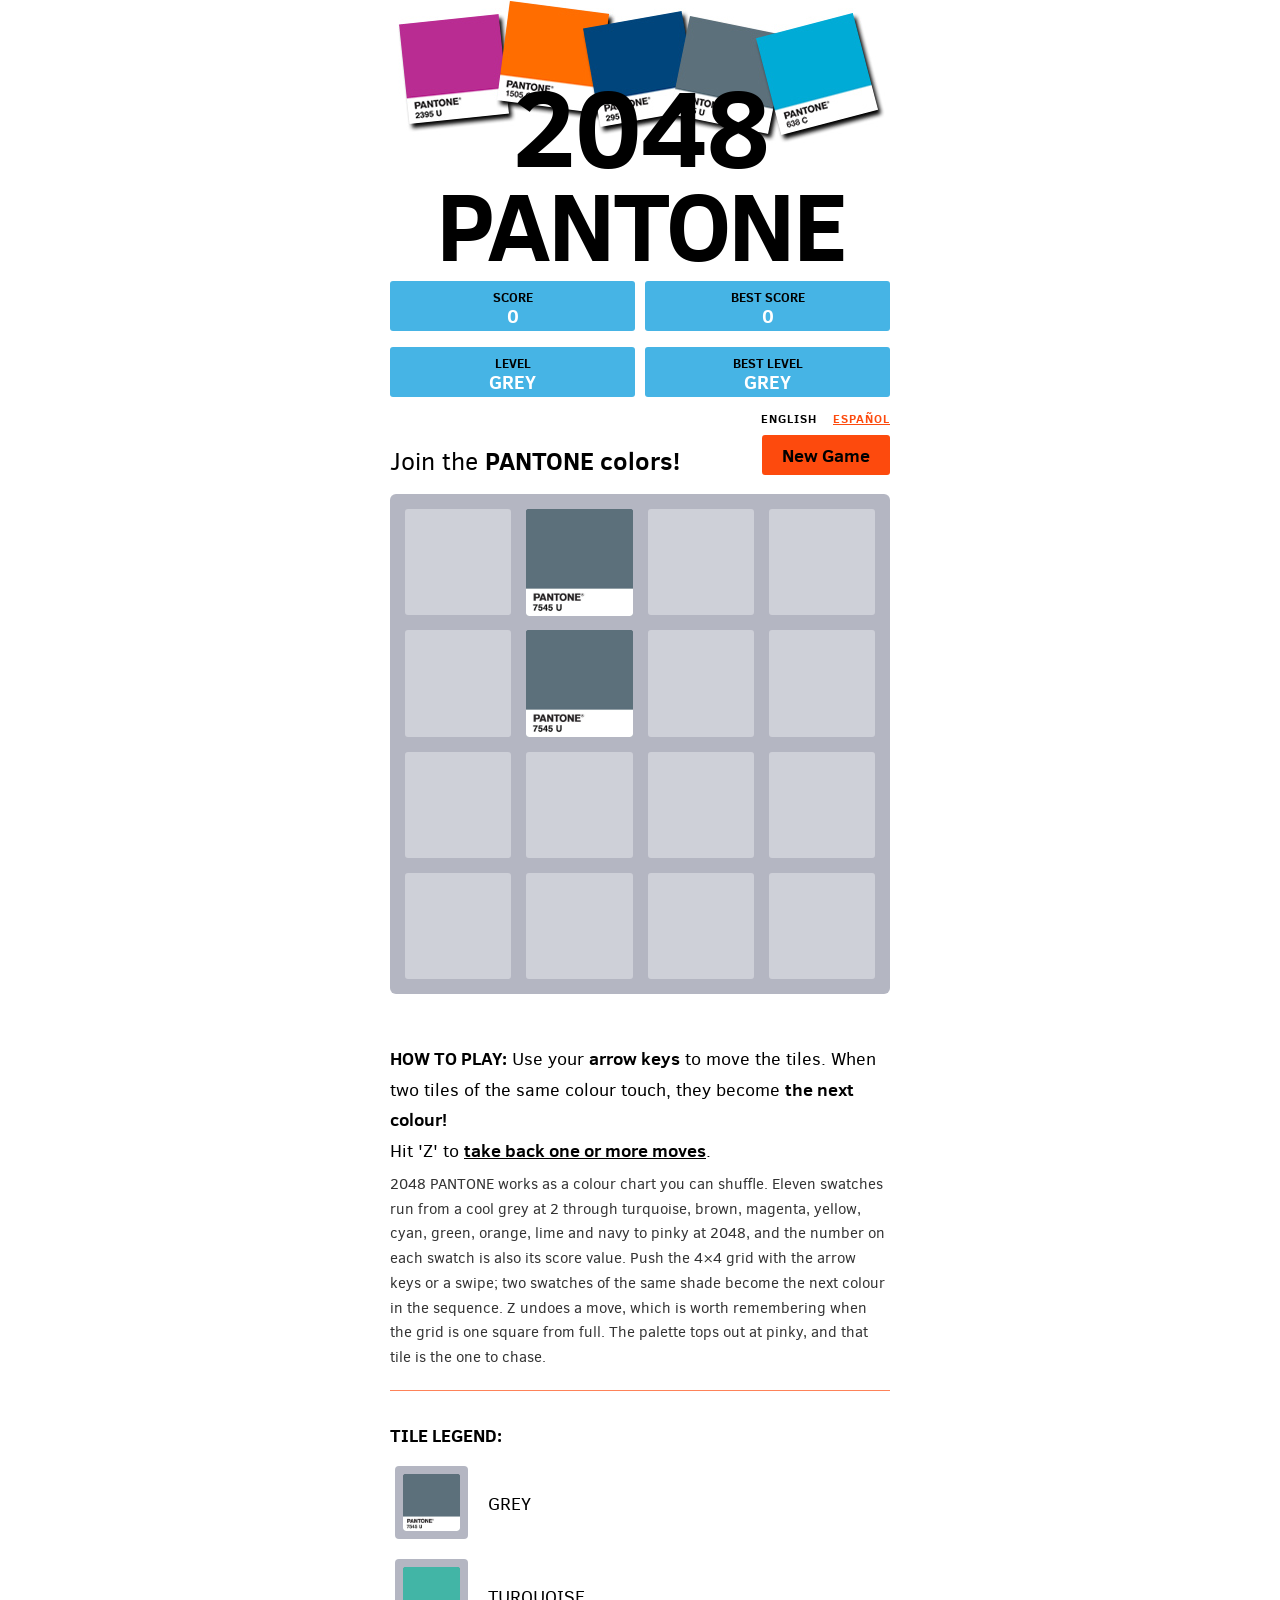
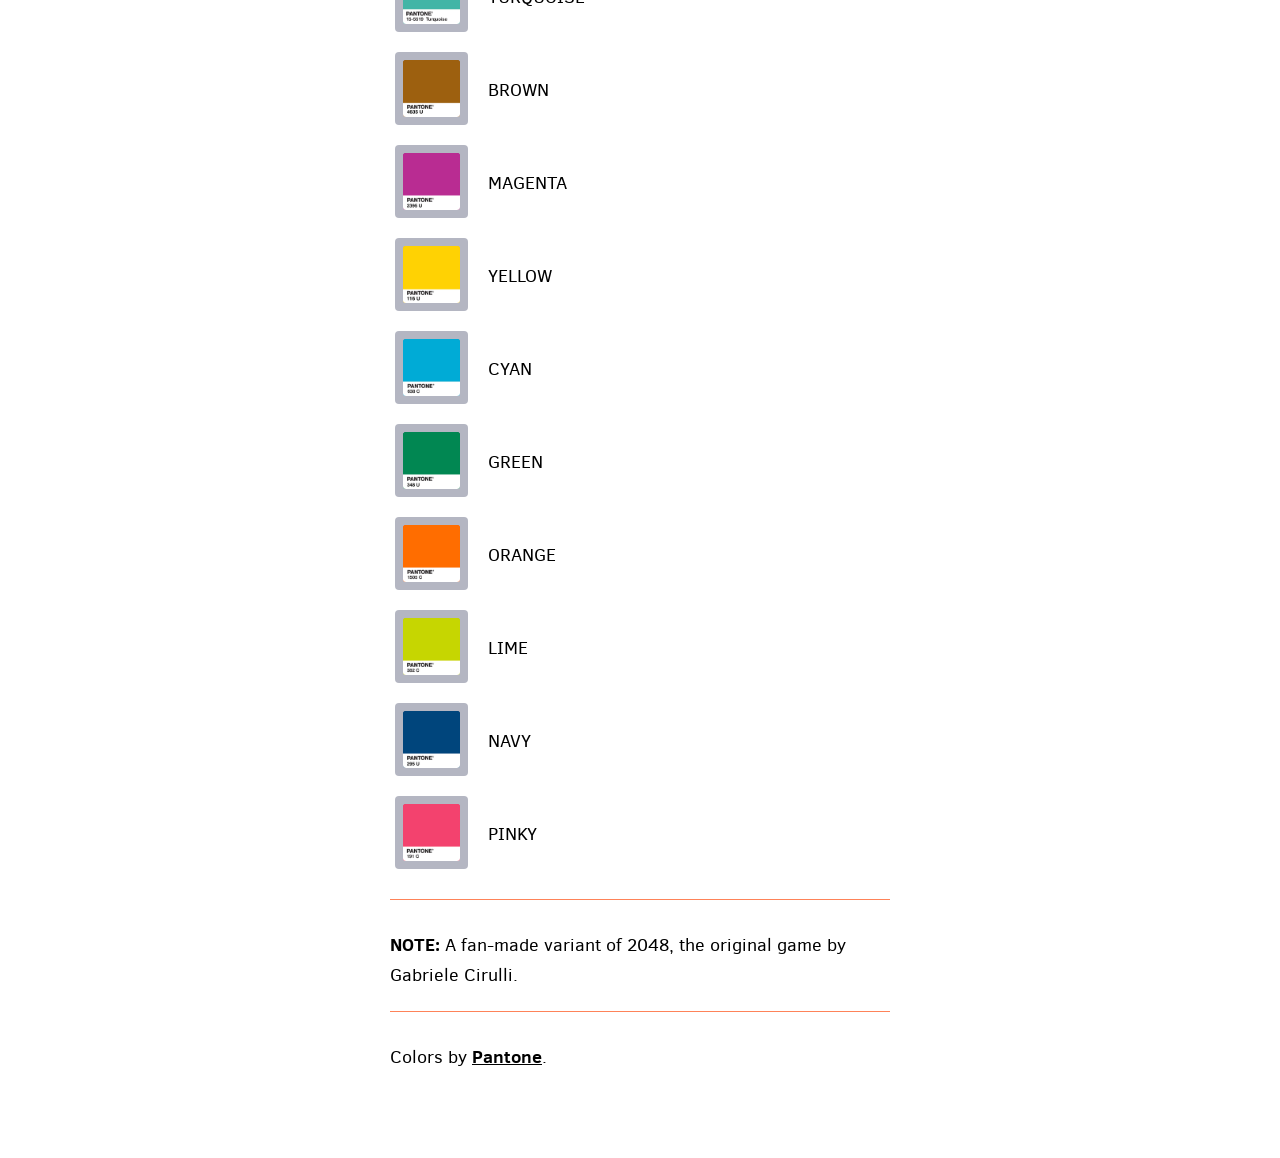
==== index.html @ e8138944 "Bilingual site: English at the root, Spanish under /es/ Includes hreflang, canonical, Open Graph, JS" ====
<!DOCTYPE html>
<html lang="en">
<head>
  <meta charset="utf-8">
  <title>2048 PANTONE — color tile puzzle</title>
  <meta name="description" content="Play 2048 PANTONE: merge tiles of the same colour to climb from grey to pinky, watch your level, and undo a move when the board traps you.">

  <link rel="canonical" href="https://tile2048.github.io/2048-PANTONE/">
  <link rel="alternate" hreflang="en" href="https://tile2048.github.io/2048-PANTONE/">
  <link rel="alternate" hreflang="es" href="https://tile2048.github.io/2048-PANTONE/es/">
  <link rel="alternate" hreflang="x-default" href="https://tile2048.github.io/2048-PANTONE/">

  <meta property="og:type" content="website">
  <meta property="og:title" content="2048 PANTONE — color tile puzzle">
  <meta property="og:description" content="Play 2048 PANTONE: merge tiles of the same colour to climb from grey to pinky, watch your level, and undo a move when the board traps you.">
  <meta property="og:url" content="https://tile2048.github.io/2048-PANTONE/">
  <meta property="og:locale" content="en_US">
  <meta property="og:locale:alternate" content="es_ES">

  <link href="style/main.css" rel="stylesheet" type="text/css">
  <link rel="shortcut icon" href="favicon.ico">
  <link rel="apple-touch-icon" href="meta/apple-touch-icon.png">
  <meta name="apple-mobile-web-app-capable" content="yes">
  <meta name="apple-mobile-web-app-status-bar-style" content="black">

  <meta name="HandheldFriendly" content="True">
  <meta name="MobileOptimized" content="320">
  <meta name="viewport" content="width=device-width, target-densitydpi=160dpi, initial-scale=1.0, maximum-scale=1, user-scalable=no, minimal-ui">
  <meta name="format-detection" content="telephone=no" />

  <script type="application/ld+json">
  {
    "@context": "https://schema.org",
    "@type": "VideoGame",
    "name": "2048 PANTONE",
    "inLanguage": "en",
    "url": "https://tile2048.github.io/2048-PANTONE/",
    "description": "A PANTONE colour version of the 2048 sliding tile puzzle: merge equal colours to move up the palette from grey to pinky."
  }
  </script>
</head>
<body>
  <div class="container">

    <div class="heading">
      <div class="title-container">
        <h1 class="title">2048 <small>PANTONE</small></h1>
      </div>
      <div class="scores-container">
        <div class="score-container">
          <p>
            <span class="caption">Score</span><br>
            <span class="score-points">0</span>
          </p>
        </div>
        <div class="best-container">
          <p>
            <span class="caption">Best Score</span><br>
            <span class="best-points">0</span>
          </p>
        </div>
        <div class="score-container">
          <p>
            <span class="caption">Level</span><br>
            <span class="score-level">grey</span>
          </p>
        </div>
        <div class="best-container">
          <p>
            <span class="caption">Best Level</span><br>
            <span class="best-level">grey</span>
          </p>
        </div>
      </div>
    </div>

    <nav class="lang-links"><span>English</span> <a href="es/" hreflang="es" lang="es">Español</a></nav>

    <div class="above-game">
      <p class="game-intro">Join the <strong>PANTONE colors!</strong></p>
      <a class="restart-button">New Game</a>
    </div>

    <div class="game-container">
      <div class="game-message">
        <p></p>
        <div class="lower">
	        <a class="keep-playing-button">Continue</a>
          <a class="retry-button">Retry</a>
          <div class="score-sharing"></div>
        </div>
      </div>

      <div class="grid-container">
        <div class="grid-row">
          <div class="grid-cell"></div>
          <div class="grid-cell"></div>
          <div class="grid-cell"></div>
          <div class="grid-cell"></div>
        </div>
        <div class="grid-row">
          <div class="grid-cell"></div>
          <div class="grid-cell"></div>
          <div class="grid-cell"></div>
          <div class="grid-cell"></div>
        </div>
        <div class="grid-row">
          <div class="grid-cell"></div>
          <div class="grid-cell"></div>
          <div class="grid-cell"></div>
          <div class="grid-cell"></div>
        </div>
        <div class="grid-row">
          <div class="grid-cell"></div>
          <div class="grid-cell"></div>
          <div class="grid-cell"></div>
          <div class="grid-cell"></div>
        </div>
      </div>

      <div class="tile-container">

      </div>
    </div>

    <p class="game-explanation">
      <strong class="important">How to play:</strong> Use your <strong>arrow keys</strong> to move the tiles. When two tiles of the same colour touch, they become <strong>the next colour!</strong><br>
      Hit 'Z' to <a href="#" onclick="handle_undo()">take back one or more moves</a>.
    </p>
    <p class="game-about">
      2048 PANTONE works as a colour chart you can shuffle. Eleven swatches run from a cool grey at 2 through turquoise, brown, magenta, yellow, cyan, green, orange, lime and navy to pinky at 2048, and the number on each swatch is also its score value. Push the 4×4 grid with the arrow keys or a swipe; two swatches of the same shade become the next colour in the sequence. Z undoes a move, which is worth remembering when the grid is one square from full. The palette tops out at pinky, and that tile is the one to chase.
    </p>
    <hr>
    <p class="tile-legend"><strong class="important">Tile Legend:</strong></p>
    <div class="legend-list">
      <div class="legend-row">
        <div class="legend-grid"><div class="legend-cell cell-2"><img src="style/img/2.jpg" alt="grey"></div></div>
        <p>grey</p>
      </div>
      <div class="legend-row">
        <div class="legend-grid"><div class="legend-cell cell-4"><img src="style/img/4.jpg" alt="turquoise"></div></div>
        <p>turquoise</p>
      </div>
      <div class="legend-row">
        <div class="legend-grid"><div class="legend-cell cell-8"><img src="style/img/8.jpg" alt="brown"></div></div>
        <p>brown</p>
      </div>
      <div class="legend-row">
        <div class="legend-grid"><div class="legend-cell cell-16"><img src="style/img/16.jpg" alt="magenta"></div></div>
        <p>magenta</p>
      </div>
      <div class="legend-row">
        <div class="legend-grid"><div class="legend-cell cell-32"><img src="style/img/32.jpg" alt="yellow"></div></div>
        <p>yellow</p>
      </div>
      <div class="legend-row">
        <div class="legend-grid"><div class="legend-cell cell-64"><img src="style/img/64.jpg" alt="cyan"></div></div>
        <p>cyan</p>
      </div>
      <div class="legend-row">
        <div class="legend-grid"><div class="legend-cell cell-128"><img src="style/img/128.jpg" alt="green"></div></div>
        <p>green</p>
      </div>
      <div class="legend-row">
        <div class="legend-grid"><div class="legend-cell cell-256"><img src="style/img/256.jpg" alt="orange"></div></div>
        <p>orange</p>
      </div>
      <div class="legend-row">
        <div class="legend-grid"><div class="legend-cell cell-512"><img src="style/img/512.jpg" alt="lime"></div></div>
        <p>lime</p>
      </div>
      <div class="legend-row">
        <div class="legend-grid"><div class="legend-cell cell-1024"><img src="style/img/1024.jpg" alt="navy"></div></div>
        <p>navy</p>
      </div>
      <div class="legend-row">
        <div class="legend-grid"><div class="legend-cell cell-2048"><img src="style/img/2048.jpg" alt="pinky"></div></div>
        <p>pinky</p>
      </div>
    </div>
    <hr>
    <p class="disclaimer">
    <strong class="important">Note:</strong> A fan-made variant of 2048, the original game by Gabriele Cirulli.
    </p>
    <hr>
    <p class="credits">
      Colors by <a href="http://www.pantone.com/pages/pantone/index.aspx" title="Pantone - PANTONE Color, products and guides for accurate color communication.">Pantone</a>.
    </p>
  </div>
  <script src="js/seedrandom.js"></script>
  <script src="js/bind_polyfill.js"></script>
  <script src="js/classlist_polyfill.js"></script>
  <script src="js/animframe_polyfill.js"></script>
  <script>
    // Assets and sentences of this page. The Spanish page sets ../ and its own words.
    window.GAME_ROOT = "";

    // Text that only appears once a game is running, in the language of this page.
    window.PAGE_STRINGS = {
      "game-won": "You win!",
      "game-over": "Game over!",
      "tweet1": "I scored ",
      "tweet2": " at 2048-PANTONE #2048game",
      "2": "grey",
      "4": "turquoise",
      "8": "brown",
      "16": "magenta",
      "32": "yellow",
      "64": "cyan",
      "128": "green",
      "256": "orange",
      "512": "lime",
      "1024": "navy",
      "2048": "pinky"
    };

    function Localize(key) {
      return window.PAGE_STRINGS.hasOwnProperty(String(key)) ? window.PAGE_STRINGS[String(key)] : String(key);
    }
  </script>
  <script src="js/keyboard_input_manager.js"></script>
  <script src="js/html_actuator.js"></script>
  <script src="js/grid.js"></script>
  <script src="js/tile.js"></script>
  <script src="js/local_storage_manager.js"></script>
  <script src="js/game_manager.js"></script>
  <script src="js/application.js"></script>
  <script>
    window.twttr = (function (d,s,id) {
      var t, js, fjs = d.getElementsByTagName(s)[0];
      if (d.getElementById(id)) return; js=d.createElement(s); js.id=id;
      js.src="https://platform.twitter.com/widgets.js"; fjs.parentNode.insertBefore(js, fjs);
      return window.twttr || (t = { _e: [], ready: function(f){ t._e.push(f) } });
    }(document, "script", "twitter-wjs"));
  </script>
</body>
</html>
---- style/main.css ----
@import url(fonts/clear-sans.css);
/* $tile-gold-glow-color: lighten($tile-gold-color, 15%); */
html, body {
  margin: 0;
  padding: 0;
  background-color: #fff;
  color: black;
  font-family: "Clear Sans", "Helvetica Neue", Arial, sans-serif;
  font-size: 18px; }

body {
  padding: 80px 0;
  background-image: url(img/bg.jpg);
  background-position: 50% top;
  background-repeat: no-repeat; }

.heading:after {
  content: "";
  display: block;
  clear: both; }

h1.title {
  letter-spacing: -3px;
  line-height: 85%;
  font-size: 110px;
  font-weight: bold;
  margin: 0;
  display: block;
  text-align: center; }
  h1.title small {
    font-size: 98px; }

.title-container {
  position: relative;
  display: inline-block;
  padding-bottom: 10px; }

@-webkit-keyframes move-up {
  0% {
    top: 25px;
    opacity: 1; }

  100% {
    top: -50px;
    opacity: 0; } }
@-moz-keyframes move-up {
  0% {
    top: 25px;
    opacity: 1; }

  100% {
    top: -50px;
    opacity: 0; } }
@keyframes move-up {
  0% {
    top: 25px;
    opacity: 1; }

  100% {
    top: -50px;
    opacity: 0; } }
.scores-container {
  text-align: center; }

p {
  margin-top: 5px;
  margin-bottom: 5px;
  line-height: 1.65; }

.score-container, .best-container {
  position: relative;
  display: inline-block;
  background: #46b4e5;
  padding: 0px;
  font-size: 19px;
  text-transform: uppercase;
  font-weight: bold;
  border-radius: 3px;
  color: white;
  margin-top: 0px;
  margin-bottom: 16px;
  text-align: center;
  width: 49%;
  float: left; }
  .score-container .score-level, .score-container .best-level, .best-container .score-level, .best-container .best-level {
    display: block;
    font-size: 19px; }
  .score-container p, .best-container p {
    line-height: 19px; }
  .score-container .caption, .best-container .caption {
    font-size: 13px;
    color: black; }
  .score-container .score-addition, .best-container .score-addition {
    position: absolute;
    top: 37px;
    width: 100%;
    font-size: inherit;
    line-height: 19px;
    font-weight: bold;
    color: rgba(0, 0, 0, 0.9);
    z-index: 100;
    -webkit-animation: move-up 600ms ease-in;
    -moz-animation: move-up 600ms ease-in;
    animation: move-up 600ms ease-in;
    -webkit-animation-fill-mode: both;
    -moz-animation-fill-mode: both;
    animation-fill-mode: both; }

.best-container {
  float: right; }

a {
  color: black;
  font-weight: bold;
  text-decoration: underline;
  cursor: pointer; }

strong.important {
  text-transform: uppercase; }

hr {
  border: none;
  border-bottom: 1px solid #fe8359;
  margin-top: 20px;
  margin-bottom: 30px; }

.container {
  width: 500px;
  margin: 0 auto; }

@-webkit-keyframes fade-in {
  0% {
    opacity: 0; }

  100% {
    opacity: 1; } }
@-moz-keyframes fade-in {
  0% {
    opacity: 0; }

  100% {
    opacity: 1; } }
@keyframes fade-in {
  0% {
    opacity: 0; }

  100% {
    opacity: 1; } }
.game-container {
  margin-top: 11px;
  position: relative;
  padding: 15px;
  cursor: default;
  -webkit-touch-callout: none;
  -ms-touch-callout: none;
  -webkit-user-select: none;
  -moz-user-select: none;
  -ms-user-select: none;
  -ms-touch-action: none;
  touch-action: none;
  background: #b4b6c2;
  border-radius: 6px;
  width: 500px;
  height: 500px;
  -webkit-box-sizing: border-box;
  -moz-box-sizing: border-box;
  box-sizing: border-box; }
  .game-container .game-message {
    display: none;
    position: absolute;
    top: 0;
    right: 0;
    bottom: 0;
    left: 0;
    background: rgba(255, 255, 255, 0.7);
    z-index: 100;
    text-align: center;
    -webkit-animation: fade-in 800ms ease 1200ms;
    -moz-animation: fade-in 800ms ease 1200ms;
    animation: fade-in 800ms ease 1200ms;
    -webkit-animation-fill-mode: both;
    -moz-animation-fill-mode: both;
    animation-fill-mode: both; }
    .game-container .game-message p {
      font-size: 60px;
      font-weight: bold;
      height: 60px;
      line-height: 60px;
      margin-top: 222px; }
    .game-container .game-message .lower {
      display: block;
      margin-top: 59px; }
    .game-container .game-message a {
      display: inline-block;
      background: #fd4a0d;
      border-radius: 3px;
      padding: 0 20px;
      text-decoration: none;
      color: black;
      height: 40px;
      line-height: 42px;
      margin-left: 9px; }
      .game-container .game-message a.keep-playing-button {
        display: none; }
    .game-container .game-message .score-sharing {
      display: inline-block;
      vertical-align: middle;
      margin-left: 10px; }
    .game-container .game-message.game-won {
      background: rgba(255, 255, 255, 0.5);
      color: white; }
      .game-container .game-message.game-won a.keep-playing-button {
        display: inline-block; }
    .game-container .game-message.game-won, .game-container .game-message.game-over {
      display: block; }

.grid-container {
  position: absolute;
  z-index: 1; }

.grid-row {
  margin-bottom: 15px; }
  .grid-row:last-child {
    margin-bottom: 0; }
  .grid-row:after {
    content: "";
    display: block;
    clear: both; }

.grid-cell {
  width: 106.25px;
  height: 106.25px;
  margin-right: 15px;
  float: left;
  border-radius: 3px;
  background: rgba(255, 255, 255, 0.35); }
  .grid-cell:last-child {
    margin-right: 0; }

.tile-container {
  position: absolute;
  z-index: 2; }

.tile, .tile .tile-inner {
  width: 107px;
  height: 107px;
  line-height: 116.25px; }
.tile.tile-position-1-1 {
  -webkit-transform: translate(0px, 0px);
  -moz-transform: translate(0px, 0px);
  transform: translate(0px, 0px); }
.tile.tile-position-1-2 {
  -webkit-transform: translate(0px, 121px);
  -moz-transform: translate(0px, 121px);
  transform: translate(0px, 121px); }
.tile.tile-position-1-3 {
  -webkit-transform: translate(0px, 242px);
  -moz-transform: translate(0px, 242px);
  transform: translate(0px, 242px); }
.tile.tile-position-1-4 {
  -webkit-transform: translate(0px, 363px);
  -moz-transform: translate(0px, 363px);
  transform: translate(0px, 363px); }
.tile.tile-position-2-1 {
  -webkit-transform: translate(121px, 0px);
  -moz-transform: translate(121px, 0px);
  transform: translate(121px, 0px); }
.tile.tile-position-2-2 {
  -webkit-transform: translate(121px, 121px);
  -moz-transform: translate(121px, 121px);
  transform: translate(121px, 121px); }
.tile.tile-position-2-3 {
  -webkit-transform: translate(121px, 242px);
  -moz-transform: translate(121px, 242px);
  transform: translate(121px, 242px); }
.tile.tile-position-2-4 {
  -webkit-transform: translate(121px, 363px);
  -moz-transform: translate(121px, 363px);
  transform: translate(121px, 363px); }
.tile.tile-position-3-1 {
  -webkit-transform: translate(242px, 0px);
  -moz-transform: translate(242px, 0px);
  transform: translate(242px, 0px); }
.tile.tile-position-3-2 {
  -webkit-transform: translate(242px, 121px);
  -moz-transform: translate(242px, 121px);
  transform: translate(242px, 121px); }
.tile.tile-position-3-3 {
  -webkit-transform: translate(242px, 242px);
  -moz-transform: translate(242px, 242px);
  transform: translate(242px, 242px); }
.tile.tile-position-3-4 {
  -webkit-transform: translate(242px, 363px);
  -moz-transform: translate(242px, 363px);
  transform: translate(242px, 363px); }
.tile.tile-position-4-1 {
  -webkit-transform: translate(363px, 0px);
  -moz-transform: translate(363px, 0px);
  transform: translate(363px, 0px); }
.tile.tile-position-4-2 {
  -webkit-transform: translate(363px, 121px);
  -moz-transform: translate(363px, 121px);
  transform: translate(363px, 121px); }
.tile.tile-position-4-3 {
  -webkit-transform: translate(363px, 242px);
  -moz-transform: translate(363px, 242px);
  transform: translate(363px, 242px); }
.tile.tile-position-4-4 {
  -webkit-transform: translate(363px, 363px);
  -moz-transform: translate(363px, 363px);
  transform: translate(363px, 363px); }

.tile {
  position: absolute;
  -webkit-transition: 100ms ease-in-out;
  -moz-transition: 100ms ease-in-out;
  transition: 100ms ease-in-out;
  -webkit-transition-property: -webkit-transform;
  -moz-transition-property: -moz-transform;
  transition-property: transform; }
  .tile .tile-inner {
    border-radius: 3px;
    text-align: center;
    font-weight: bold;
    z-index: 10;
    font-size: 55px; }
    .tile .tile-inner img {
      border-radius: 3px;
      width: 100%;
      height: 100%; }
  .tile.tile-2 .tile-inner {
    color: white;
    background: #485d68; }
  .tile.tile-4 .tile-inner {
    color: white;
    background: #2ca796; }
  .tile.tile-8 .tile-inner {
    color: white;
    background: #8e4c0c; }
  .tile.tile-16 .tile-inner {
    color: white;
    background: #ac1d7f; }
  .tile.tile-32 .tile-inner {
    color: white;
    background: #ffc605; }
  .tile.tile-64 .tile-inner {
    color: white;
    background: #009dcd; }
  .tile.tile-128 .tile-inner {
    color: white;
    background: #007541;
    font-size: 45px; }
    @media screen and (max-width: 520px) {
      .tile.tile-128 .tile-inner {
        font-size: 25px; } }
  .tile.tile-256 .tile-inner {
    color: white;
    background: #ff5500;
    font-size: 45px; }
    @media screen and (max-width: 520px) {
      .tile.tile-256 .tile-inner {
        font-size: 25px; } }
  .tile.tile-512 .tile-inner {
    color: white;
    background: #bfcc09;
    font-size: 45px; }
    @media screen and (max-width: 520px) {
      .tile.tile-512 .tile-inner {
        font-size: 25px; } }
  .tile.tile-1024 .tile-inner {
    color: white;
    background: #003669;
    font-size: 35px; }
    @media screen and (max-width: 520px) {
      .tile.tile-1024 .tile-inner {
        font-size: 15px; } }
  .tile.tile-2048 .tile-inner {
    color: white;
    background: #f42c59;
    font-size: 35px; }
    @media screen and (max-width: 520px) {
      .tile.tile-2048 .tile-inner {
        font-size: 15px; } }
  .tile.tile-super .tile-inner {
    color: white;
    font-size: 30px; }
    @media screen and (max-width: 520px) {
      .tile.tile-super .tile-inner {
        font-size: 10px; } }

@-webkit-keyframes appear {
  0% {
    opacity: 0;
    -webkit-transform: scale(0);
    -moz-transform: scale(0);
    transform: scale(0); }

  100% {
    opacity: 1;
    -webkit-transform: scale(1);
    -moz-transform: scale(1);
    transform: scale(1); } }
@-moz-keyframes appear {
  0% {
    opacity: 0;
    -webkit-transform: scale(0);
    -moz-transform: scale(0);
    transform: scale(0); }

  100% {
    opacity: 1;
    -webkit-transform: scale(1);
    -moz-transform: scale(1);
    transform: scale(1); } }
@keyframes appear {
  0% {
    opacity: 0;
    -webkit-transform: scale(0);
    -moz-transform: scale(0);
    transform: scale(0); }

  100% {
    opacity: 1;
    -webkit-transform: scale(1);
    -moz-transform: scale(1);
    transform: scale(1); } }
.tile-new .tile-inner {
  -webkit-animation: appear 200ms ease 100ms;
  -moz-animation: appear 200ms ease 100ms;
  animation: appear 200ms ease 100ms;
  -webkit-animation-fill-mode: backwards;
  -moz-animation-fill-mode: backwards;
  animation-fill-mode: backwards; }

@-webkit-keyframes pop {
  0% {
    -webkit-transform: scale(0);
    -moz-transform: scale(0);
    transform: scale(0); }

  50% {
    -webkit-transform: scale(1.2);
    -moz-transform: scale(1.2);
    transform: scale(1.2); }

  100% {
    -webkit-transform: scale(1);
    -moz-transform: scale(1);
    transform: scale(1); } }
@-moz-keyframes pop {
  0% {
    -webkit-transform: scale(0);
    -moz-transform: scale(0);
    transform: scale(0); }

  50% {
    -webkit-transform: scale(1.2);
    -moz-transform: scale(1.2);
    transform: scale(1.2); }

  100% {
    -webkit-transform: scale(1);
    -moz-transform: scale(1);
    transform: scale(1); } }
@keyframes pop {
  0% {
    -webkit-transform: scale(0);
    -moz-transform: scale(0);
    transform: scale(0); }

  50% {
    -webkit-transform: scale(1.2);
    -moz-transform: scale(1.2);
    transform: scale(1.2); }

  100% {
    -webkit-transform: scale(1);
    -moz-transform: scale(1);
    transform: scale(1); } }
.tile-merged .tile-inner {
  z-index: 20;
  -webkit-animation: pop 200ms ease 100ms;
  -moz-animation: pop 200ms ease 100ms;
  animation: pop 200ms ease 100ms;
  -webkit-animation-fill-mode: backwards;
  -moz-animation-fill-mode: backwards;
  animation-fill-mode: backwards; }

.above-game:after {
  content: "";
  display: block;
  clear: both; }

.game-intro {
  float: left;
  font-size: 25px;
  line-height: 42px;
  margin-bottom: 0;
  margin-top: 5px; }

.restart-button {
  display: inline-block;
  background: #fd4a0d;
  border-radius: 3px;
  padding: 0 20px;
  text-decoration: none;
  color: black;
  height: 40px;
  line-height: 42px;
  display: block;
  text-align: center;
  float: right; }

.game-explanation {
  margin-top: 50px; }

@media screen and (max-width: 520px) {
  html, body {
    font-size: 15px; }

  body {
    margin: 20px 0;
    padding: 0 20px;
    background-size: 50%;
    background-position: 50% top; }

  h1.title {
    letter-spacing: -1px;
    font-size: 35px;
    margin-top: 15px; }
    h1.title small {
      font-size: 35px; }

  .title-container {
    display: block;
    padding-top: 55px;
    padding-bottom: 15px; }

  .container {
    width: 280px;
    margin: 0 auto; }

  .score-container, .best-container {
    margin-top: 0;
    padding: 0px 0px;
    min-width: 40px; }

  .heading {
    margin-bottom: 10px; }

  .game-intro {
    width: 55%;
    display: block;
    box-sizing: border-box;
    line-height: 1.65;
    font-size: 16px;
    margin-top: 0px; }

  .restart-button, .retry-button {
    width: 42%;
    padding: 0;
    display: block;
    box-sizing: border-box;
    margin-top: 2px; }

  .game-container {
    margin-top: 17px;
    position: relative;
    padding: 10px;
    cursor: default;
    -webkit-touch-callout: none;
    -ms-touch-callout: none;
    -webkit-user-select: none;
    -moz-user-select: none;
    -ms-user-select: none;
    -ms-touch-action: none;
    touch-action: none;
    background: #b4b6c2;
    border-radius: 6px;
    width: 280px;
    height: 280px;
    -webkit-box-sizing: border-box;
    -moz-box-sizing: border-box;
    box-sizing: border-box; }
    .game-container .game-message {
      display: none;
      position: absolute;
      top: 0;
      right: 0;
      bottom: 0;
      left: 0;
      background: rgba(255, 255, 255, 0.7);
      z-index: 100;
      text-align: center;
      -webkit-animation: fade-in 800ms ease 1200ms;
      -moz-animation: fade-in 800ms ease 1200ms;
      animation: fade-in 800ms ease 1200ms;
      -webkit-animation-fill-mode: both;
      -moz-animation-fill-mode: both;
      animation-fill-mode: both; }
      .game-container .game-message p {
        font-size: 60px;
        font-weight: bold;
        height: 60px;
        line-height: 60px;
        margin-top: 222px; }
      .game-container .game-message .lower {
        display: block;
        margin-top: 59px; }
      .game-container .game-message a {
        display: inline-block;
        background: #fd4a0d;
        border-radius: 3px;
        padding: 0 20px;
        text-decoration: none;
        color: black;
        height: 40px;
        line-height: 42px;
        margin-left: 9px; }
        .game-container .game-message a.keep-playing-button {
          display: none; }
      .game-container .game-message .score-sharing {
        display: inline-block;
        vertical-align: middle;
        margin-left: 10px; }
      .game-container .game-message.game-won {
        background: rgba(255, 255, 255, 0.5);
        color: white; }
        .game-container .game-message.game-won a.keep-playing-button {
          display: inline-block; }
      .game-container .game-message.game-won, .game-container .game-message.game-over {
        display: block; }

  .grid-container {
    position: absolute;
    z-index: 1; }

  .grid-row {
    margin-bottom: 10px; }
    .grid-row:last-child {
      margin-bottom: 0; }
    .grid-row:after {
      content: "";
      display: block;
      clear: both; }

  .grid-cell {
    width: 57.5px;
    height: 57.5px;
    margin-right: 10px;
    float: left;
    border-radius: 3px;
    background: rgba(255, 255, 255, 0.35); }
    .grid-cell:last-child {
      margin-right: 0; }

  .tile-container {
    position: absolute;
    z-index: 2; }

  .tile, .tile .tile-inner {
    width: 58px;
    height: 58px;
    line-height: 67.5px; }
  .tile.tile-position-1-1 {
    -webkit-transform: translate(0px, 0px);
    -moz-transform: translate(0px, 0px);
    transform: translate(0px, 0px); }
  .tile.tile-position-1-2 {
    -webkit-transform: translate(0px, 67px);
    -moz-transform: translate(0px, 67px);
    transform: translate(0px, 67px); }
  .tile.tile-position-1-3 {
    -webkit-transform: translate(0px, 135px);
    -moz-transform: translate(0px, 135px);
    transform: translate(0px, 135px); }
  .tile.tile-position-1-4 {
    -webkit-transform: translate(0px, 202px);
    -moz-transform: translate(0px, 202px);
    transform: translate(0px, 202px); }
  .tile.tile-position-2-1 {
    -webkit-transform: translate(67px, 0px);
    -moz-transform: translate(67px, 0px);
    transform: translate(67px, 0px); }
  .tile.tile-position-2-2 {
    -webkit-transform: translate(67px, 67px);
    -moz-transform: translate(67px, 67px);
    transform: translate(67px, 67px); }
  .tile.tile-position-2-3 {
    -webkit-transform: translate(67px, 135px);
    -moz-transform: translate(67px, 135px);
    transform: translate(67px, 135px); }
  .tile.tile-position-2-4 {
    -webkit-transform: translate(67px, 202px);
    -moz-transform: translate(67px, 202px);
    transform: translate(67px, 202px); }
  .tile.tile-position-3-1 {
    -webkit-transform: translate(135px, 0px);
    -moz-transform: translate(135px, 0px);
    transform: translate(135px, 0px); }
  .tile.tile-position-3-2 {
    -webkit-transform: translate(135px, 67px);
    -moz-transform: translate(135px, 67px);
    transform: translate(135px, 67px); }
  .tile.tile-position-3-3 {
    -webkit-transform: translate(135px, 135px);
    -moz-transform: translate(135px, 135px);
    transform: translate(135px, 135px); }
  .tile.tile-position-3-4 {
    -webkit-transform: translate(135px, 202px);
    -moz-transform: translate(135px, 202px);
    transform: translate(135px, 202px); }
  .tile.tile-position-4-1 {
    -webkit-transform: translate(202px, 0px);
    -moz-transform: translate(202px, 0px);
    transform: translate(202px, 0px); }
  .tile.tile-position-4-2 {
    -webkit-transform: translate(202px, 67px);
    -moz-transform: translate(202px, 67px);
    transform: translate(202px, 67px); }
  .tile.tile-position-4-3 {
    -webkit-transform: translate(202px, 135px);
    -moz-transform: translate(202px, 135px);
    transform: translate(202px, 135px); }
  .tile.tile-position-4-4 {
    -webkit-transform: translate(202px, 202px);
    -moz-transform: translate(202px, 202px);
    transform: translate(202px, 202px); }

  .tile .tile-inner {
    font-size: 35px; }

  .game-message p {
    font-size: 30px !important;
    height: 30px !important;
    line-height: 30px !important;
    margin-top: 90px !important; }
  .game-message .lower {
    margin-top: 30px !important; }
  .game-message.game-won .score-sharing {
    margin-top: 10px; }

  .legend-row p {
    margin-top: 0px !important; } }
.legend-row {
  padding: 10px 5px; }
  .legend-row:after {
    content: "";
    display: block;
    clear: both; }
  .legend-row p {
    margin-left: 93.33333px;
    margin-top: 23.33333px;
    text-transform: uppercase; }

.legend-grid {
  position: relative;
  padding: 7.5px;
  cursor: default;
  -webkit-touch-callout: none;
  -ms-touch-callout: none;
  -webkit-user-select: none;
  -moz-user-select: none;
  -ms-user-select: none;
  -ms-touch-action: none;
  touch-action: none;
  background: #b4b6c2;
  border-radius: 4px;
  width: 73px;
  height: 73px;
  -webkit-box-sizing: border-box;
  -moz-box-sizing: border-box;
  box-sizing: border-box;
  float: left; }

.legend-cell {
  width: 57.5px;
  height: 57.5px;
  margin-right: 7.5px;
  float: left;
  border-radius: 3px;
  background: rgba(255, 255, 255, 0.35); }
  .legend-cell img {
    border-radius: 3px;
    width: 100%;
    height: 100%; }

.cell-2 {
  color: white;
  background: #485d68; }

.cell-4 {
  color: white;
  background: #2ca796; }

.cell-8 {
  color: white;
  background: #8e4c0c; }

.cell-16 {
  color: white;
  background: #ac1d7f; }

.cell-32 {
  color: white;
  background: #ffc605; }

.cell-64 {
  color: white;
  background: #009dcd; }

.cell-128 {
  color: white;
  background: #007541; }

.cell-256 {
  color: white;
  background: #ff5500; }

.cell-512 {
  color: white;
  background: #bfcc09; }

.cell-1024 {
  color: white;
  background: #003669; }

.cell-2048 {
  color: white;
  background: #f42c59; }

/* Language links */
.lang-links {
  text-align: right;
  font-size: 12px;
  line-height: 1;
  margin: 0 0 10px 0;
  text-transform: uppercase;
  letter-spacing: 1px;
  color: #666; }
  .lang-links a,
  .lang-links span {
    display: inline-block;
    margin-left: 12px; }
  .lang-links span {
    font-weight: bold;
    color: #000; }
  .lang-links a {
    color: #fd4a0d; }

.game-about {
  font-size: 15px;
  color: #333; }

/* The Spanish intro is longer than the English one */
html[lang="es"] .game-intro {
  font-size: 21px; }
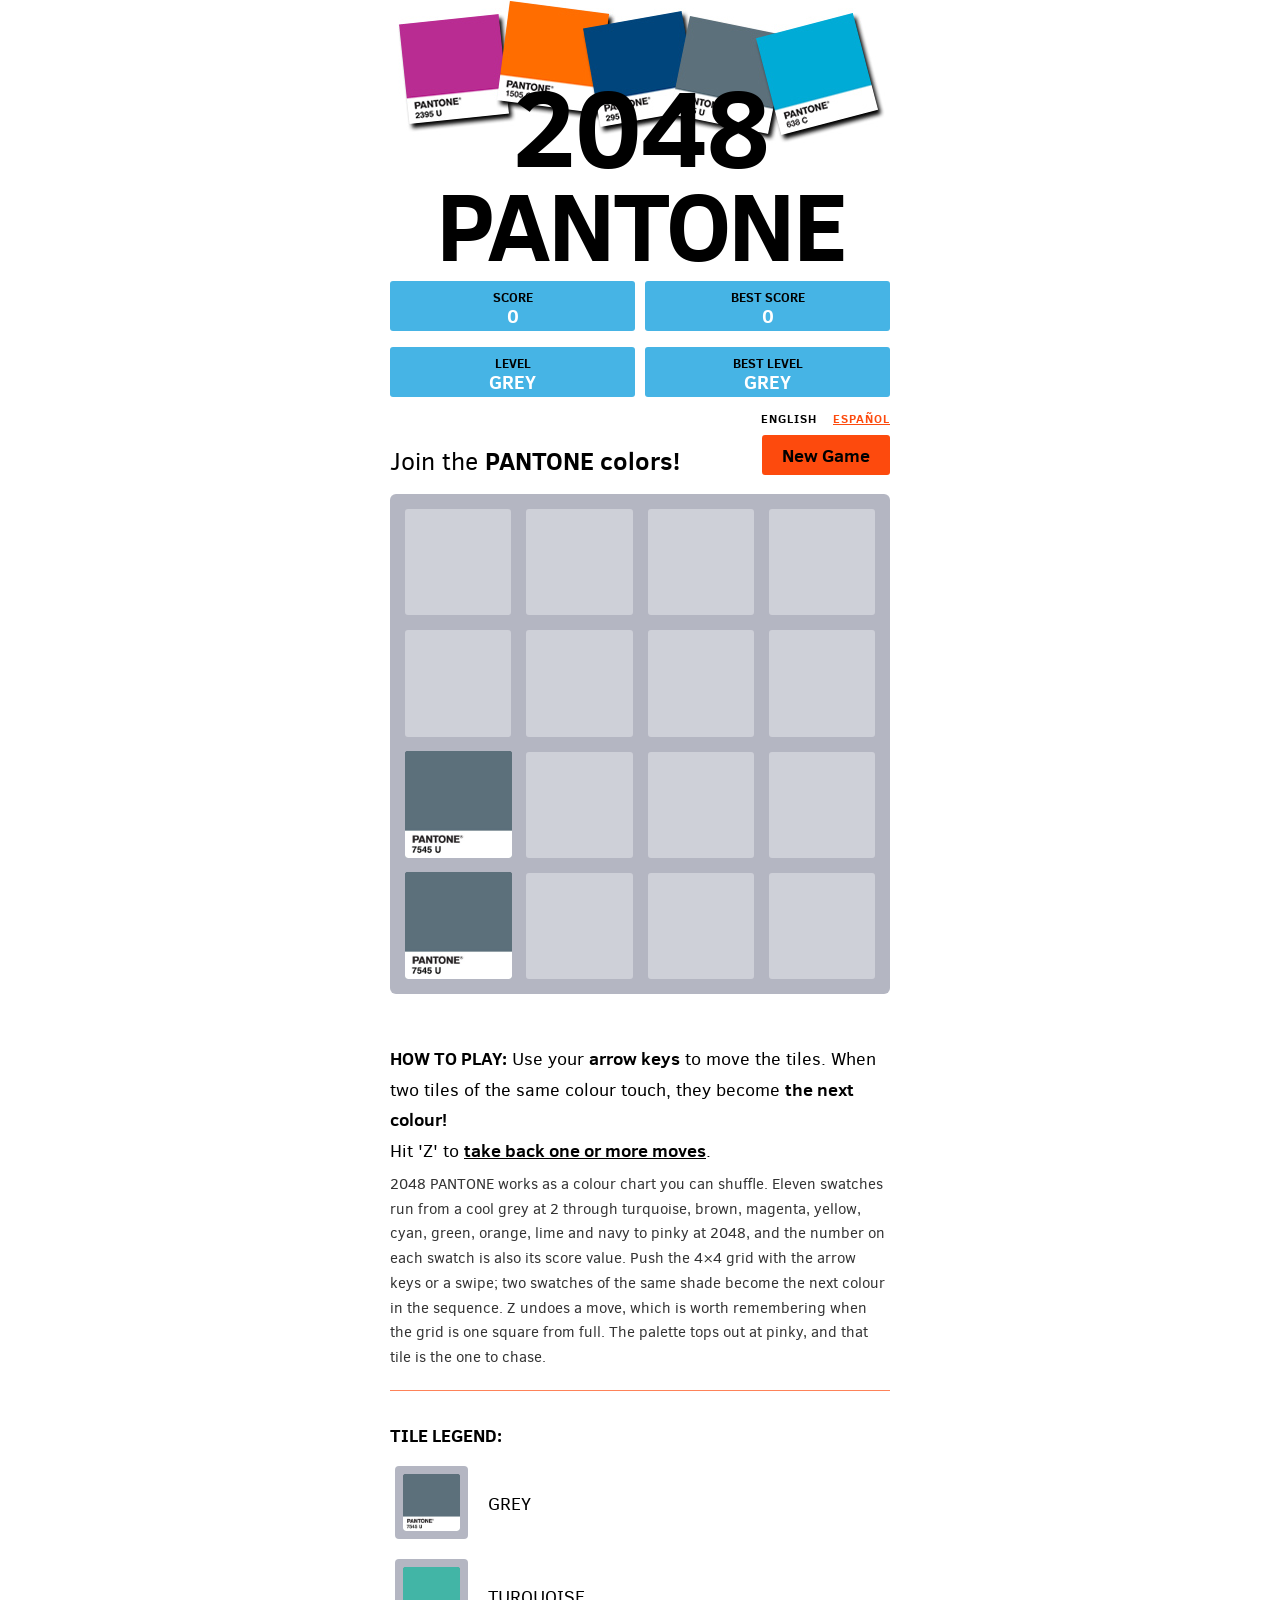
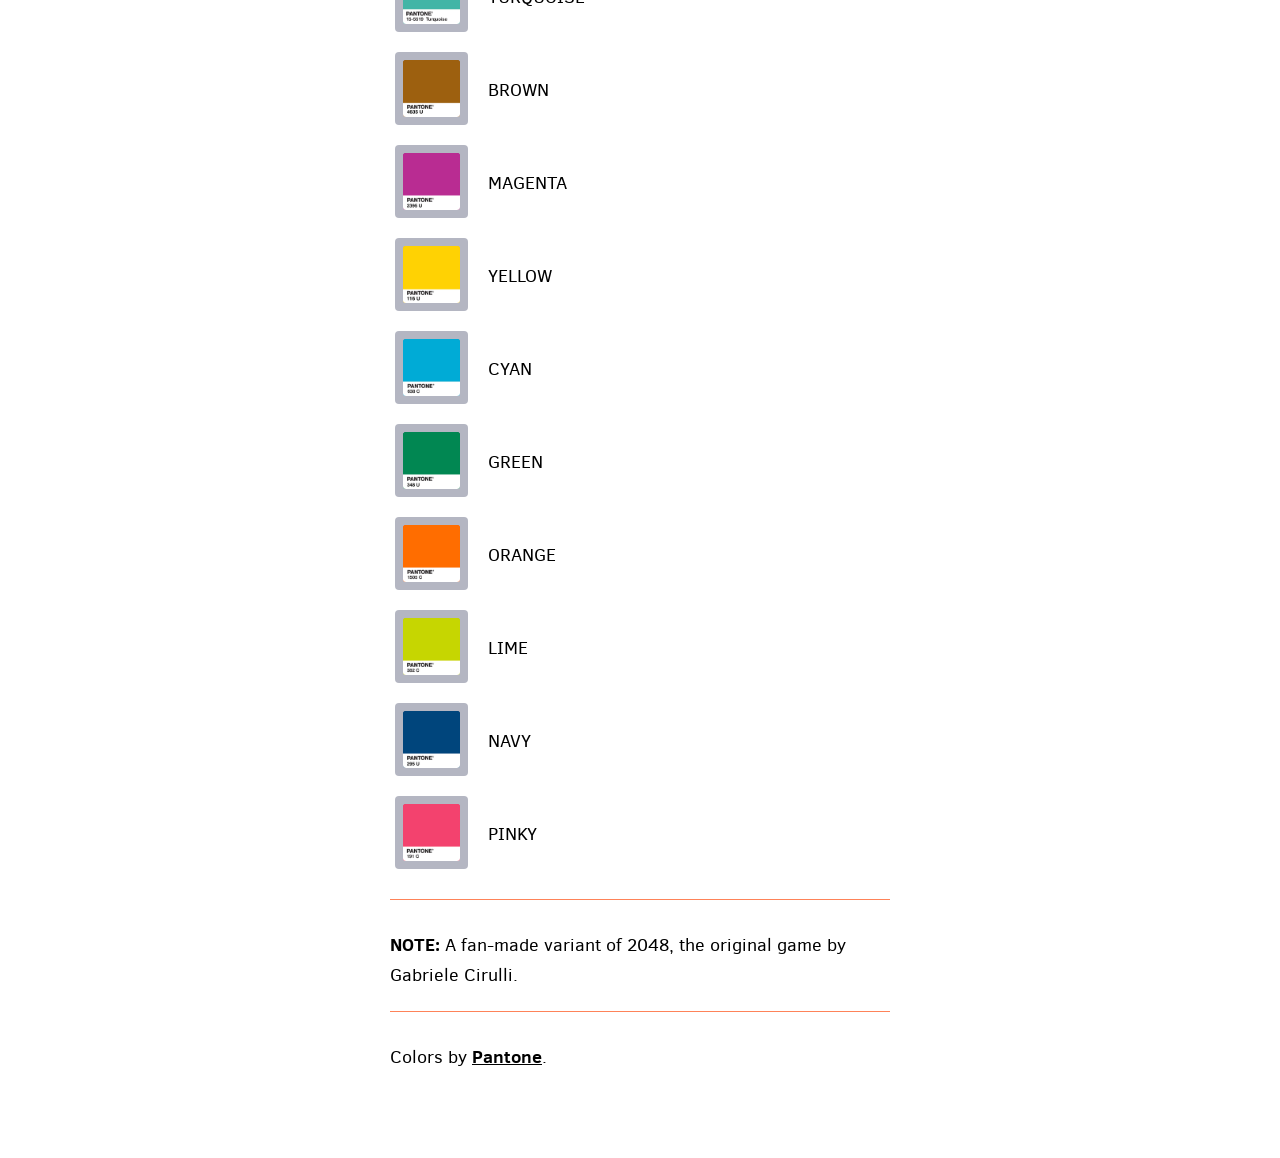
==== commit 7c54fb33: "Add Cloudflare Web Analytics beacon" ====
--- a/index.html
+++ b/index.html
@@ -233,5 +233,6 @@
       return window.twttr || (t = { _e: [], ready: function(f){ t._e.push(f) } });
     }(document, "script", "twitter-wjs"));
   </script>
+  <script type='module' src='https://static.cloudflareinsights.com/beacon.min.js' data-cf-beacon='{"token": "ac91dead76b643889e88ca2612f285b2"}'></script>
 </body>
 </html>
